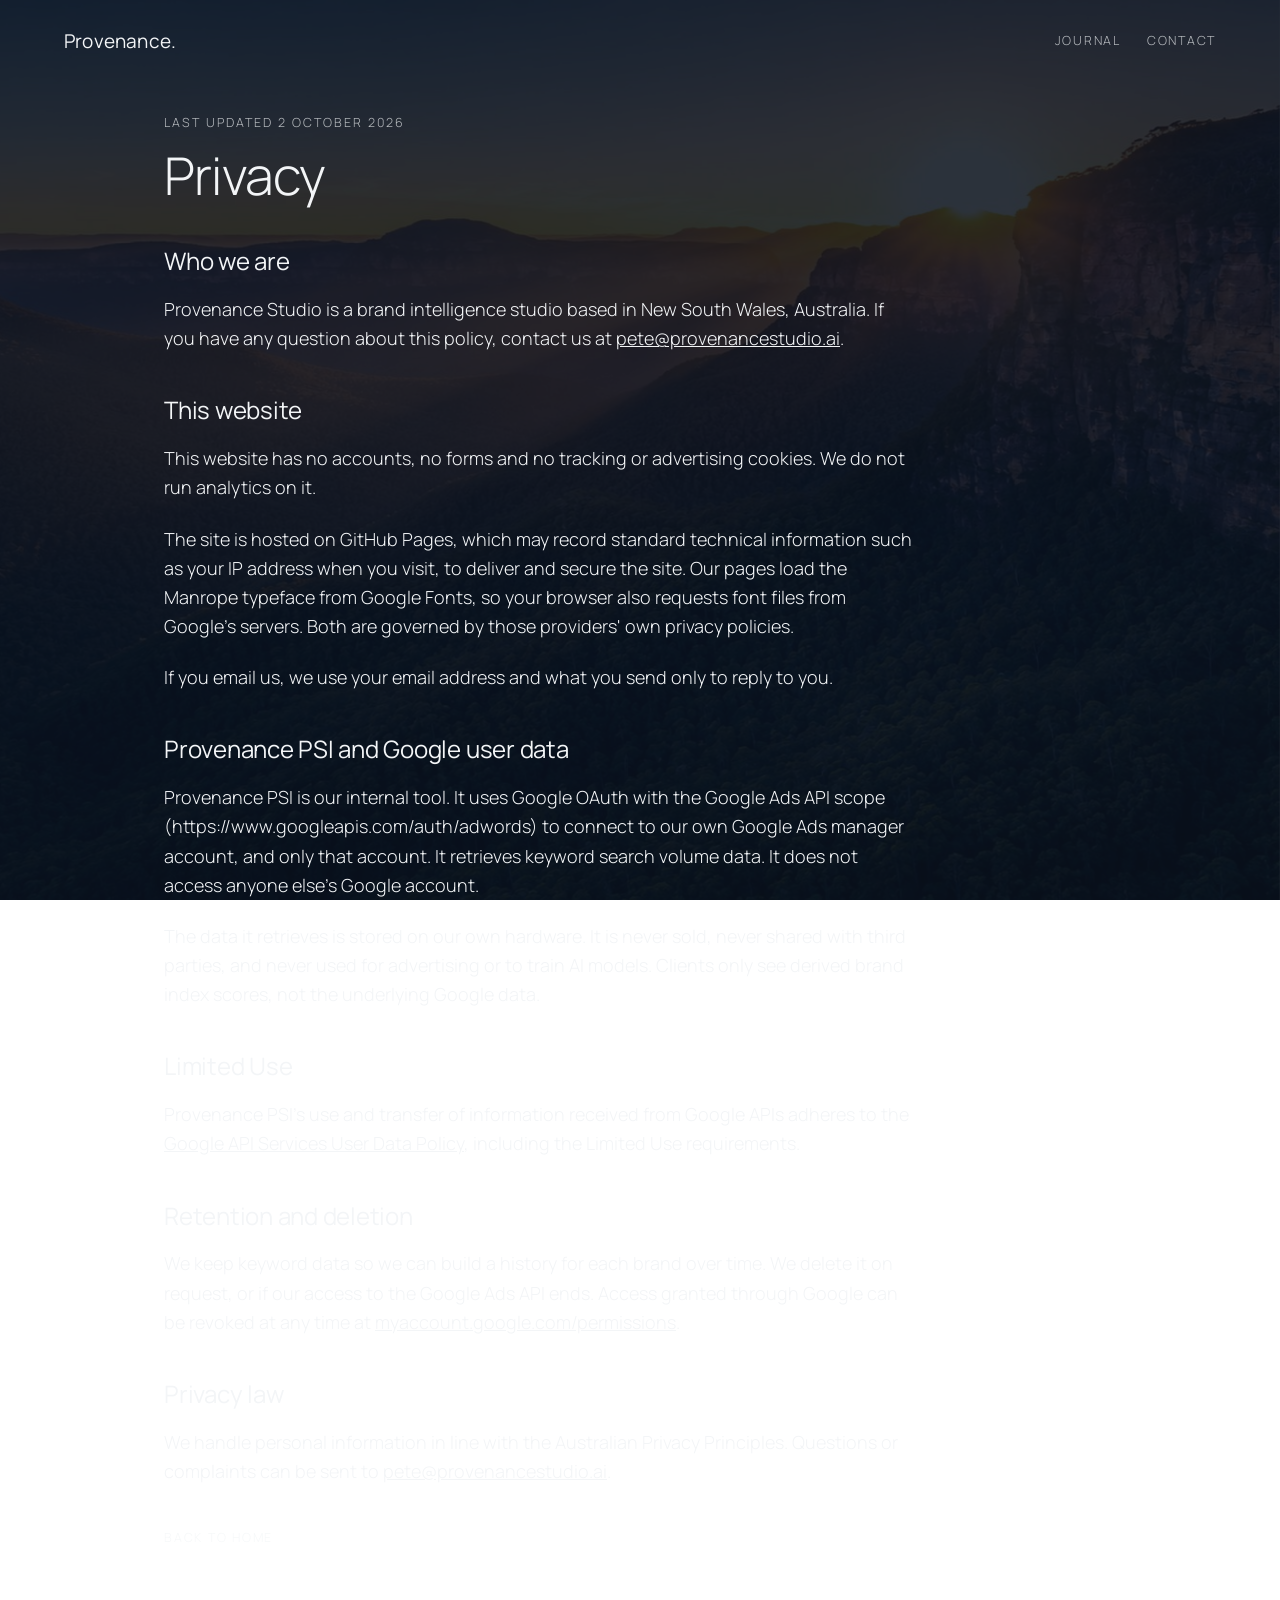
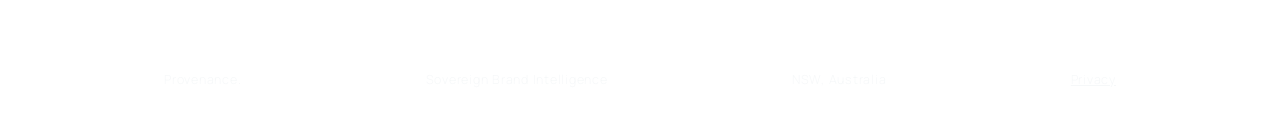
==== privacy.html @ 90b0ff63 "Add privacy policy page Co-Authored-By: Claude Opus 5.5 <noreply@anthropic.com>" ====
<!doctype html>
<html lang="en-AU">
<head>
<meta charset="utf-8">
<meta name="viewport" content="width=device-width, initial-scale=1">
<title>Privacy · Provenance</title>
<meta name="description" content="How Provenance Studio handles personal information and Google user data.">
<link rel="canonical" href="https://provenancestudio.ai/privacy.html">
<meta property="og:type" content="website">
<meta property="og:title" content="Privacy · Provenance">
<meta property="og:description" content="How Provenance Studio handles personal information and Google user data.">
<meta property="og:url" content="https://provenancestudio.ai/privacy.html">
<meta property="og:image" content="https://provenancestudio.ai/og.jpg">
<meta name="twitter:card" content="summary_large_image">
<meta name="robots" content="index,follow">
<meta name="author" content="Provenance Studio">
<link rel="preconnect" href="https://fonts.googleapis.com">
<link rel="preconnect" href="https://fonts.gstatic.com" crossorigin>
<link href="https://fonts.googleapis.com/css2?family=Manrope:wght@300;400&display=swap" rel="stylesheet">
<link rel="stylesheet" href="style.css">
</head>
<body>
<div class="bg"></div><div class="scrim"></div>
<div class="top">
  <a class="brand" href="./">Provenance.</a>
  <nav class="topnav">
    <a href="blog/">Journal</a>
    <a href="mailto:pete@provenancestudio.ai">Contact</a>
  </nav>
</div>

<article class="post"><div class="wrap">
  <div class="date">Last updated 2 October 2026</div>
  <h1>Privacy</h1>

  <div class="article">
    <h2>Who we are</h2>
    <p>Provenance Studio is a brand intelligence studio based in New South Wales, Australia. If you have any question about this policy, contact us at <a href="mailto:pete@provenancestudio.ai">pete@provenancestudio.ai</a>.</p>

    <h2>This website</h2>
    <p>This website has no accounts, no forms and no tracking or advertising cookies. We do not run analytics on it.</p>
    <p>The site is hosted on GitHub Pages, which may record standard technical information such as your IP address when you visit, to deliver and secure the site. Our pages load the Manrope typeface from Google Fonts, so your browser also requests font files from Google's servers. Both are governed by those providers' own privacy policies.</p>
    <p>If you email us, we use your email address and what you send only to reply to you.</p>

    <h2>Provenance PSI and Google user data</h2>
    <p>Provenance PSI is our internal tool. It uses Google OAuth with the Google Ads API scope (https://www.googleapis.com/auth/adwords) to connect to our own Google Ads manager account, and only that account. It retrieves keyword search volume data. It does not access anyone else's Google account.</p>
    <p>The data it retrieves is stored on our own hardware. It is never sold, never shared with third parties, and never used for advertising or to train AI models. Clients only see derived brand index scores, not the underlying Google data.</p>

    <h2>Limited Use</h2>
    <p>Provenance PSI's use and transfer of information received from Google APIs adheres to the <a href="https://developers.google.com/terms/api-services-user-data-policy">Google API Services User Data Policy</a>, including the Limited Use requirements.</p>

    <h2>Retention and deletion</h2>
    <p>We keep keyword data so we can build a history for each brand over time. We delete it on request, or if our access to the Google Ads API ends. Access granted through Google can be revoked at any time at <a href="https://myaccount.google.com/permissions">myaccount.google.com/permissions</a>.</p>

    <h2>Privacy law</h2>
    <p>We handle personal information in line with the Australian Privacy Principles. Questions or complaints can be sent to <a href="mailto:pete@provenancestudio.ai">pete@provenancestudio.ai</a>.</p>

    <a class="back" href="./">Back to home</a>
  </div>
</div></article>

<footer><div class="wrap"><div class="foot">
  <span>Provenance.</span><span>Sovereign Brand Intelligence</span><span>NSW, Australia</span><span><a href="privacy.html">Privacy</a></span>
</div></div></footer>
</body>
</html>
---- style.css ----
:root{
  --copy:clamp(16px,1.55vw,18px);
  --white:#F3F5F7;
  --dim:rgba(243,245,247,.72);
  --line:rgba(243,245,247,.20);
  --maxw:1080px;
  --read:68ch;
  --gutter:clamp(22px,5vw,64px);
  --font:"Manrope",system-ui,-apple-system,sans-serif;
}
*{box-sizing:border-box}
html{-webkit-text-size-adjust:100%;scroll-behavior:smooth}
body{margin:0;font-family:var(--font);font-weight:300;color:var(--white);
  font-size:var(--copy);line-height:1.62;-webkit-font-smoothing:antialiased}
a{color:inherit}
::selection{background:rgba(243,245,247,.85);color:#0C1826}
.bg{position:fixed;inset:0;z-index:-2;background:url("hero.jpg") center/cover no-repeat}
.scrim{position:fixed;inset:0;z-index:-1;background:rgba(10,18,30,.86)}
.wrap{max-width:var(--maxw);margin:0 auto;padding:0 var(--gutter)}
.eyebrow{font-size:12.5px;font-weight:400;letter-spacing:.22em;text-transform:uppercase;color:var(--dim)}
.top{display:flex;align-items:center;justify-content:space-between;padding:26px var(--gutter)}
.brand{font-size:19px;font-weight:400;letter-spacing:.01em;text-decoration:none}
.topnav{display:flex;gap:26px;align-items:center}
.topnav a{text-decoration:none;color:var(--dim);letter-spacing:.14em;text-transform:uppercase;font-size:12.5px;transition:color .2s}
.topnav a:hover{color:var(--white)}

/* journal list */
.journal{padding:40px 0 110px}
.journal .eyebrow{margin-bottom:34px}
.entry{display:block;text-decoration:none;padding:30px 0;border-top:1px solid var(--line)}
.journal .entry:last-of-type{border-bottom:1px solid var(--line)}
.entry .date{font-size:12.5px;letter-spacing:.16em;text-transform:uppercase;color:var(--dim)}
.entry h2{margin:10px 0 8px;font-weight:300;font-size:clamp(23px,2.8vw,32px);letter-spacing:-.01em}
.entry p{margin:0;color:var(--dim);font-weight:300}
.entry:hover h2{color:#fff}

/* post */
.post{padding:30px 0 120px}
.post .date{font-size:12.5px;letter-spacing:.16em;text-transform:uppercase;color:var(--dim)}
.post h1{margin:14px 0 0;font-weight:300;font-size:clamp(30px,5vw,52px);line-height:1.1;letter-spacing:-.015em;max-width:20ch}
.post .article{max-width:var(--read);margin-top:36px}
.post .article p{margin:0 0 22px;font-weight:300;color:var(--white)}
.post .article h2{font-weight:400;font-size:clamp(20px,2.4vw,24px);margin:38px 0 14px;letter-spacing:-.01em}
.post .back{display:inline-block;margin-top:20px;color:var(--dim);text-decoration:none;
  letter-spacing:.14em;text-transform:uppercase;font-size:12.5px;transition:color .2s}
.post .back:hover{color:var(--white)}
footer{padding:0 0 46px}
.foot{display:flex;justify-content:space-between;flex-wrap:wrap;gap:8px;color:var(--dim);font-size:12.5px;letter-spacing:.06em}
a:focus-visible{outline:1px solid var(--white);outline-offset:4px}
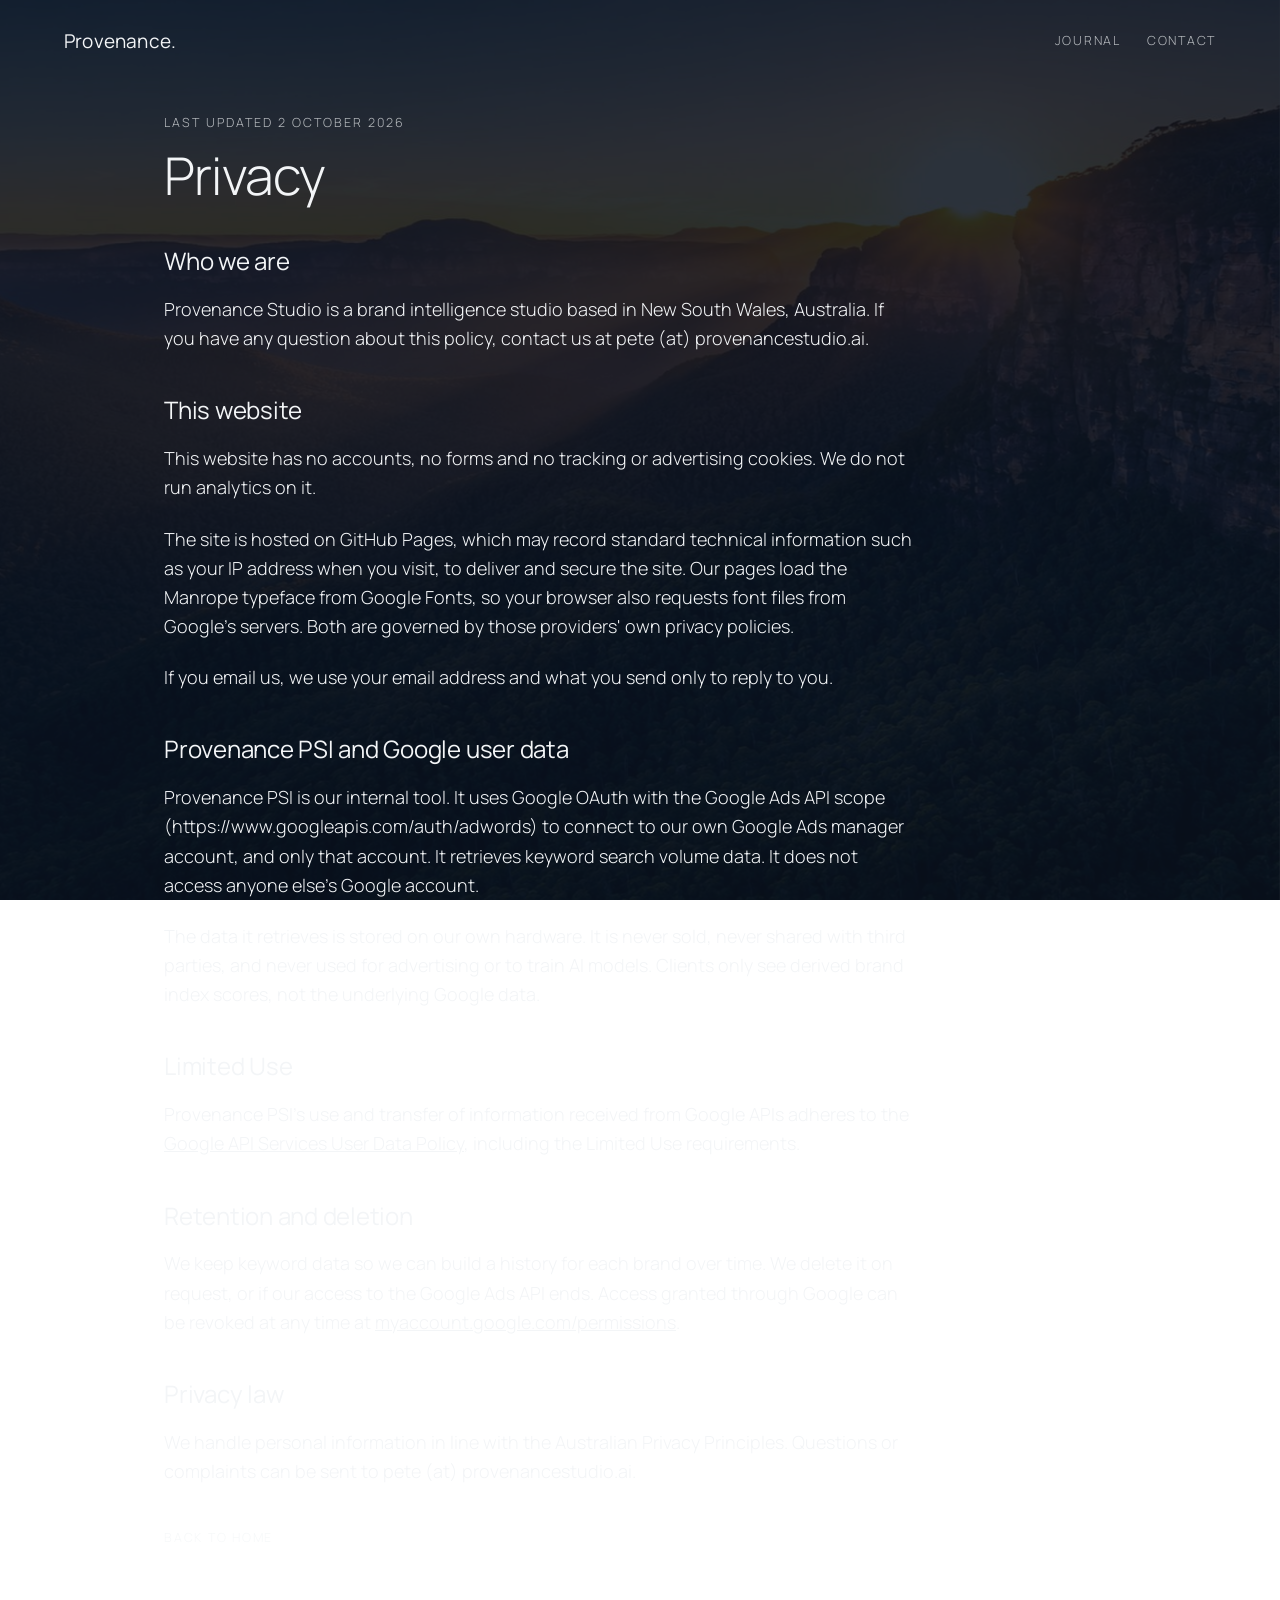
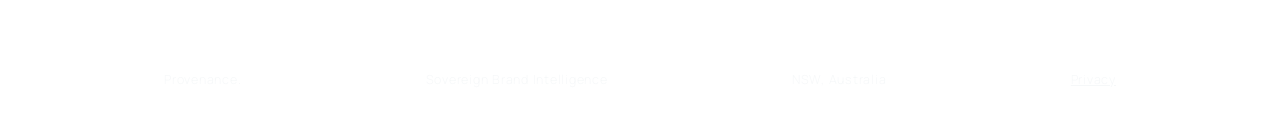
==== commit aa0fd54d: "Privacy page: plain-text contact email Co-Authored-By: Claude Opus 5.5 <noreply@anthropic.com>" ====
--- a/privacy.html
+++ b/privacy.html
@@ -25,7 +25,7 @@
   <a class="brand" href="./">Provenance.</a>
   <nav class="topnav">
     <a href="blog/">Journal</a>
-    <a href="mailto:pete@provenancestudio.ai">Contact</a>
+    <a href="#who-we-are">Contact</a>
   </nav>
 </div>
 
@@ -34,8 +34,8 @@
   <h1>Privacy</h1>
 
   <div class="article">
-    <h2>Who we are</h2>
-    <p>Provenance Studio is a brand intelligence studio based in New South Wales, Australia. If you have any question about this policy, contact us at <a href="mailto:pete@provenancestudio.ai">pete@provenancestudio.ai</a>.</p>
+    <h2 id="who-we-are">Who we are</h2>
+    <p>Provenance Studio is a brand intelligence studio based in New South Wales, Australia. If you have any question about this policy, contact us at pete (at) provenancestudio.ai.</p>
 
     <h2>This website</h2>
     <p>This website has no accounts, no forms and no tracking or advertising cookies. We do not run analytics on it.</p>
@@ -53,7 +53,7 @@
     <p>We keep keyword data so we can build a history for each brand over time. We delete it on request, or if our access to the Google Ads API ends. Access granted through Google can be revoked at any time at <a href="https://myaccount.google.com/permissions">myaccount.google.com/permissions</a>.</p>
 
     <h2>Privacy law</h2>
-    <p>We handle personal information in line with the Australian Privacy Principles. Questions or complaints can be sent to <a href="mailto:pete@provenancestudio.ai">pete@provenancestudio.ai</a>.</p>
+    <p>We handle personal information in line with the Australian Privacy Principles. Questions or complaints can be sent to pete (at) provenancestudio.ai.</p>
 
     <a class="back" href="./">Back to home</a>
   </div>
